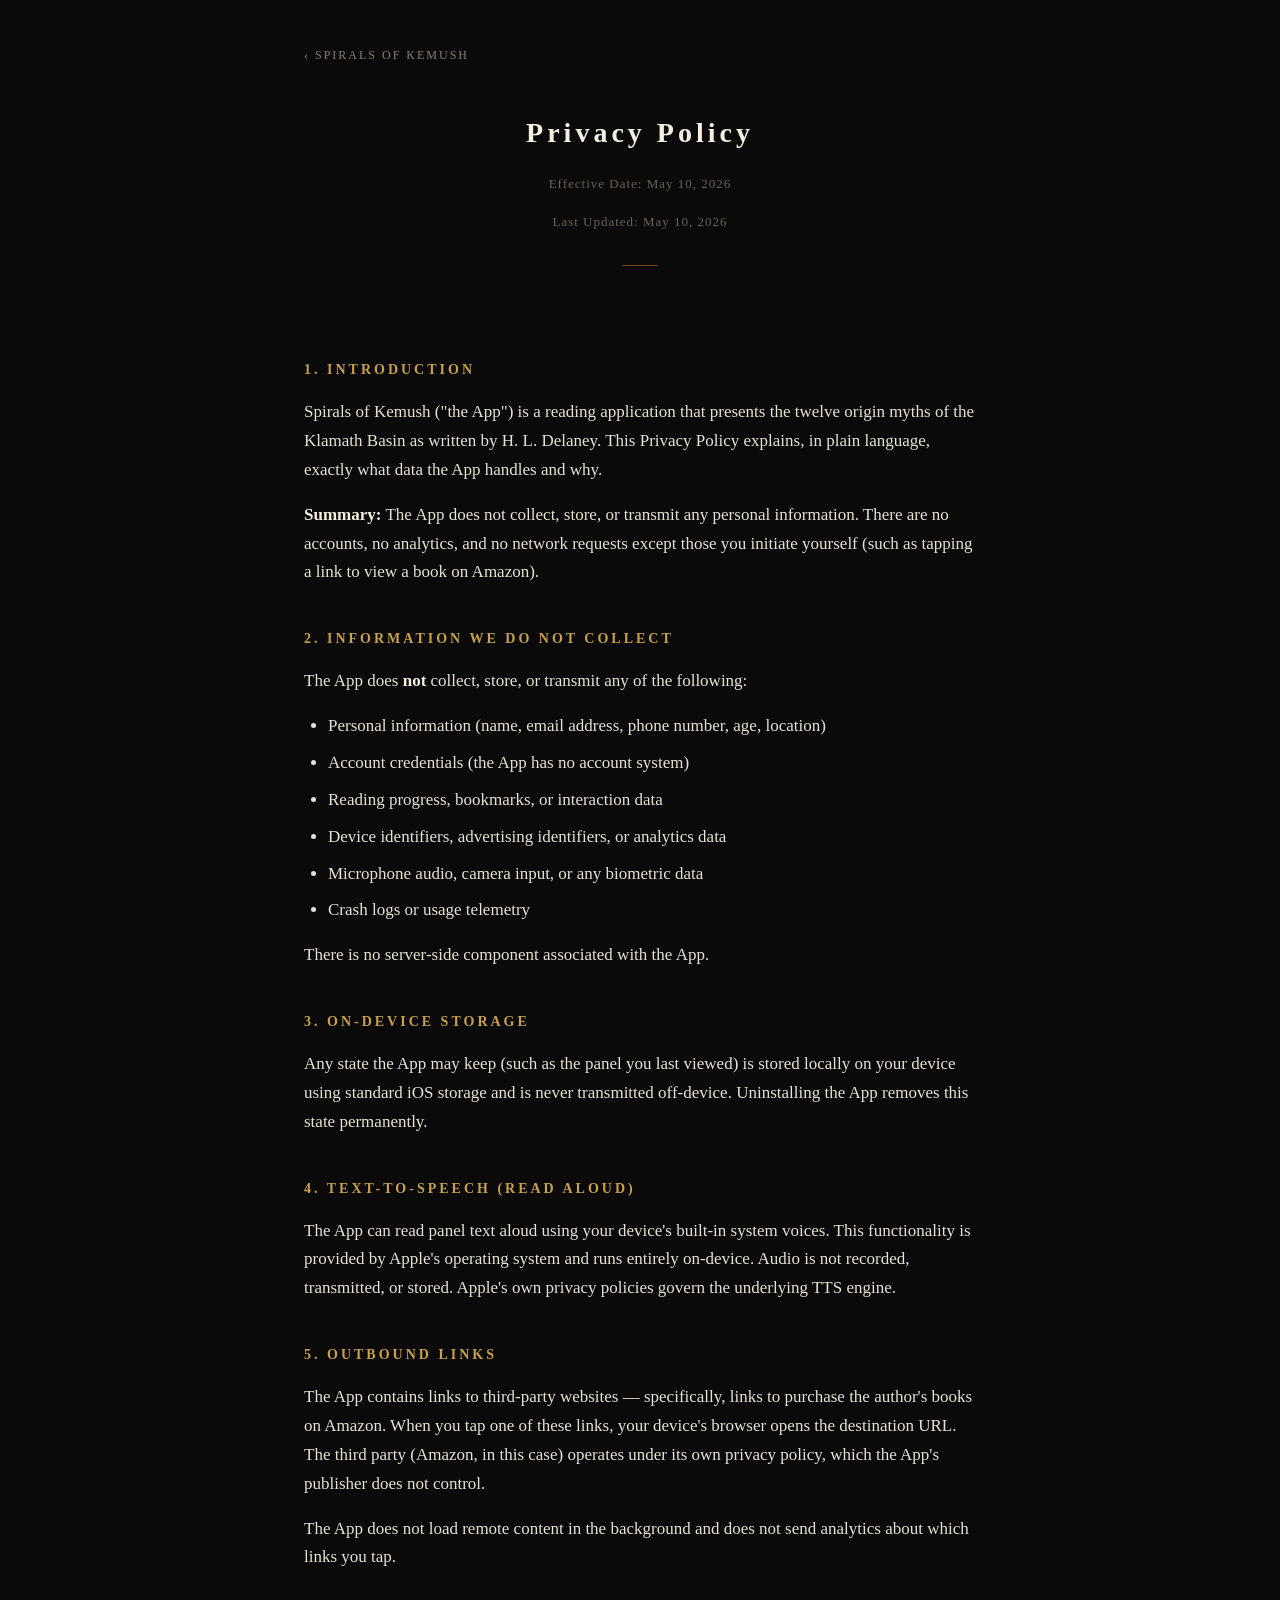
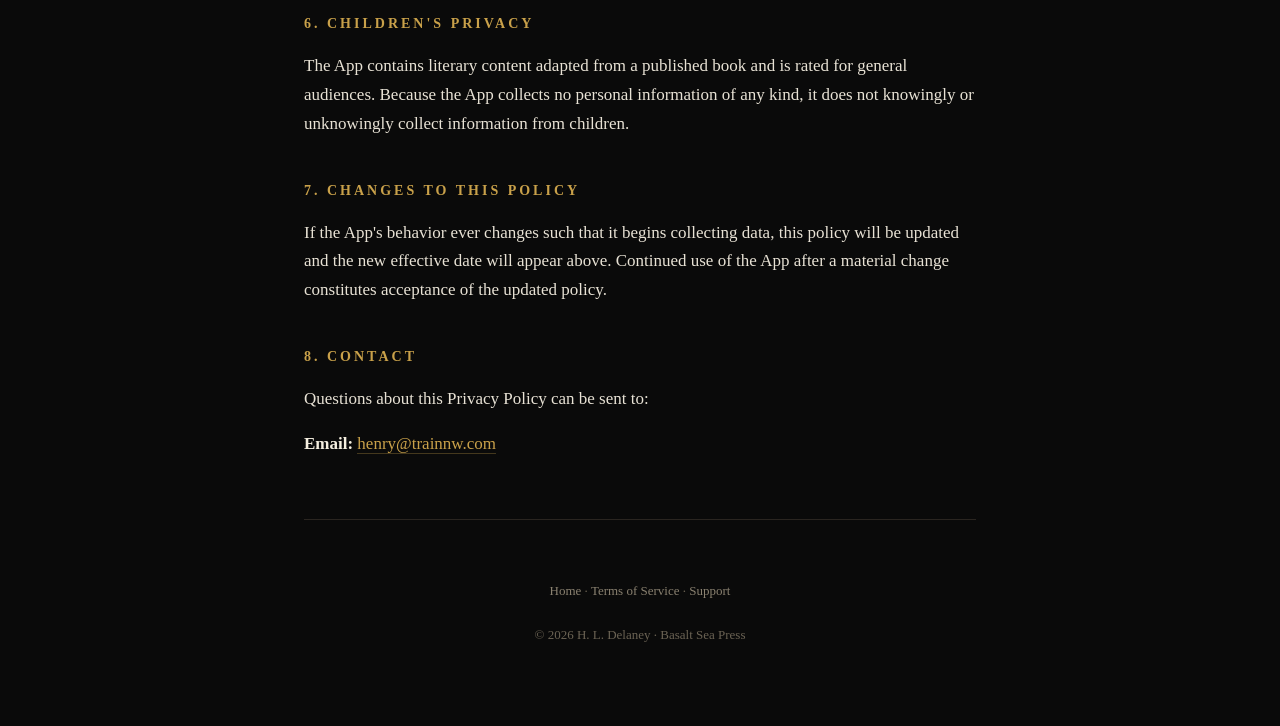
==== privacy/index.html @ 7d10c532 "Initial site — marketing, privacy, terms, support" ====
<!DOCTYPE html>
<html lang="en">
<head>
    <meta charset="UTF-8">
    <meta name="viewport" content="width=device-width, initial-scale=1.0">
    <title>Privacy Policy — Spirals of Kemush</title>
    <link rel="stylesheet" href="../style.css">
</head>
<body>
    <div class="container">
        <a href="../" class="back-link">‹ Spirals of Kemush</a>

        <div class="hero" style="padding: 20px 0;">
            <h1 style="font-size: 28px;">Privacy Policy</h1>
            <p class="meta">Effective Date: May 10, 2026</p>
            <p class="meta">Last Updated: May 10, 2026</p>
            <div class="divider"></div>
        </div>

        <h2>1. Introduction</h2>
        <p>Spirals of Kemush ("the App") is a reading application that presents the twelve origin myths of the Klamath Basin as written by H. L. Delaney. This Privacy Policy explains, in plain language, exactly what data the App handles and why.</p>
        <p><strong>Summary:</strong> The App does not collect, store, or transmit any personal information. There are no accounts, no analytics, and no network requests except those you initiate yourself (such as tapping a link to view a book on Amazon).</p>

        <h2>2. Information We Do Not Collect</h2>
        <p>The App does <strong>not</strong> collect, store, or transmit any of the following:</p>
        <ul>
            <li>Personal information (name, email address, phone number, age, location)</li>
            <li>Account credentials (the App has no account system)</li>
            <li>Reading progress, bookmarks, or interaction data</li>
            <li>Device identifiers, advertising identifiers, or analytics data</li>
            <li>Microphone audio, camera input, or any biometric data</li>
            <li>Crash logs or usage telemetry</li>
        </ul>
        <p>There is no server-side component associated with the App.</p>

        <h2>3. On-Device Storage</h2>
        <p>Any state the App may keep (such as the panel you last viewed) is stored locally on your device using standard iOS storage and is never transmitted off-device. Uninstalling the App removes this state permanently.</p>

        <h2>4. Text-to-Speech (Read Aloud)</h2>
        <p>The App can read panel text aloud using your device's built-in system voices. This functionality is provided by Apple's operating system and runs entirely on-device. Audio is not recorded, transmitted, or stored. Apple's own privacy policies govern the underlying TTS engine.</p>

        <h2>5. Outbound Links</h2>
        <p>The App contains links to third-party websites — specifically, links to purchase the author's books on Amazon. When you tap one of these links, your device's browser opens the destination URL. The third party (Amazon, in this case) operates under its own privacy policy, which the App's publisher does not control.</p>
        <p>The App does not load remote content in the background and does not send analytics about which links you tap.</p>

        <h2>6. Children's Privacy</h2>
        <p>The App contains literary content adapted from a published book and is rated for general audiences. Because the App collects no personal information of any kind, it does not knowingly or unknowingly collect information from children.</p>

        <h2>7. Changes to This Policy</h2>
        <p>If the App's behavior ever changes such that it begins collecting data, this policy will be updated and the new effective date will appear above. Continued use of the App after a material change constitutes acceptance of the updated policy.</p>

        <h2>8. Contact</h2>
        <p>Questions about this Privacy Policy can be sent to:</p>
        <p><strong>Email:</strong> <a href="mailto:henry@trainnw.com?subject=Spirals%20of%20Kemush%20-%20Privacy%20Inquiry">henry@trainnw.com</a></p>

        <div class="footer">
            <a href="../">Home</a> · <a href="../terms/">Terms of Service</a> · <a href="../support/">Support</a><br><br>
            © 2026 H. L. Delaney · Basalt Sea Press
        </div>
    </div>
</body>
</html>
---- style.css ----
* { margin: 0; padding: 0; box-sizing: border-box; }
body {
    font-family: 'Spectral', Georgia, 'Times New Roman', serif;
    background: #0A0A0A;
    color: #E8E2D5;
    line-height: 1.7;
    -webkit-font-smoothing: antialiased;
    -moz-osx-font-smoothing: grayscale;
}
.container {
    max-width: 720px;
    margin: 0 auto;
    padding: 40px 24px 60px;
}
.hero {
    text-align: center;
    padding: 40px 0 32px;
}
h1 {
    font-family: 'Cinzel Decorative', 'Cinzel', Georgia, serif;
    font-size: 36px;
    font-weight: 700;
    letter-spacing: 4px;
    color: #F5EFE0;
    margin-bottom: 16px;
}
.subtitle {
    font-style: italic;
    color: #B8AC91;
    font-size: 18px;
    letter-spacing: 1px;
    margin-bottom: 8px;
}
.meta {
    color: #6B6354;
    font-size: 13px;
    letter-spacing: 1px;
    margin-top: 8px;
}
.divider {
    width: 36px;
    height: 1px;
    background: #B8742A;
    opacity: 0.6;
    margin: 32px auto;
}
p {
    margin-bottom: 16px;
    font-size: 17px;
}
h2 {
    font-family: 'Cinzel', Georgia, serif;
    font-size: 14px;
    letter-spacing: 3px;
    color: #C9A14A;
    text-transform: uppercase;
    margin: 40px 0 16px;
}
h3 {
    font-family: 'Cinzel', Georgia, serif;
    font-size: 16px;
    color: #C9A14A;
    margin: 28px 0 12px;
    letter-spacing: 1px;
}
ul, ol {
    margin: 0 0 16px 24px;
}
li {
    margin-bottom: 8px;
    font-size: 17px;
}
a {
    color: #C9A14A;
    text-decoration: none;
    border-bottom: 1px solid rgba(201, 161, 74, 0.3);
}
a:hover {
    color: #E8C77A;
    border-bottom-color: #E8C77A;
}
.cta {
    display: inline-block;
    padding: 14px 32px;
    border: 1px solid #B8742A;
    color: #C9A14A;
    text-decoration: none;
    font-family: 'Cinzel', Georgia, serif;
    font-size: 13px;
    letter-spacing: 2px;
    text-transform: uppercase;
    margin-top: 24px;
    border-bottom: 1px solid #B8742A;
}
.cta:hover {
    background: #B8742A;
    color: #0A0A0A;
}
.footer {
    text-align: center;
    padding: 60px 0 20px;
    color: #6B6354;
    font-size: 13px;
    border-top: 1px solid #2A2520;
    margin-top: 60px;
}
.footer a {
    color: #8A8170;
    border-bottom: none;
}
.footer a:hover {
    color: #C9A14A;
}
.italic { font-style: italic; }
strong { color: #F5EFE0; font-weight: 600; }
.back-link {
    display: inline-block;
    margin-bottom: 24px;
    font-family: 'Cinzel', Georgia, serif;
    font-size: 12px;
    letter-spacing: 2px;
    text-transform: uppercase;
    color: #8A8170;
    border-bottom: none;
}
.back-link:hover {
    color: #C9A14A;
}
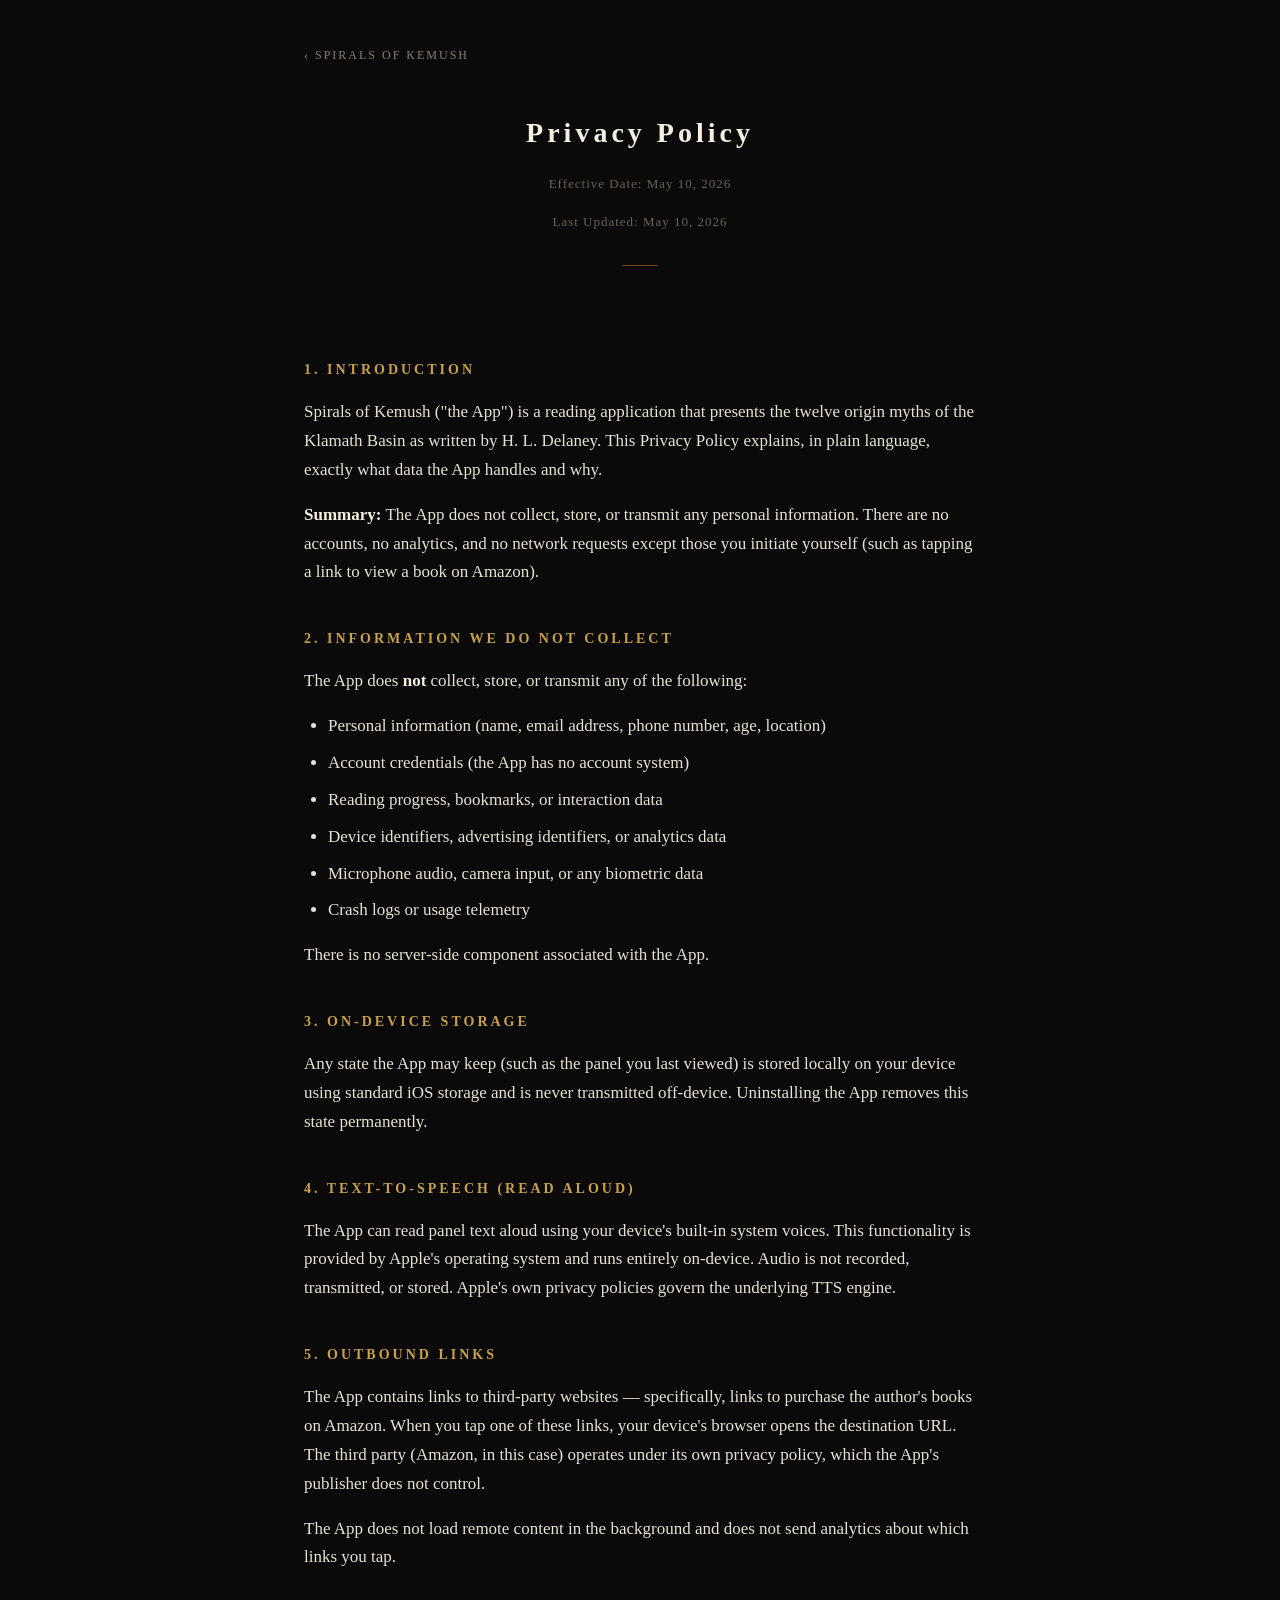
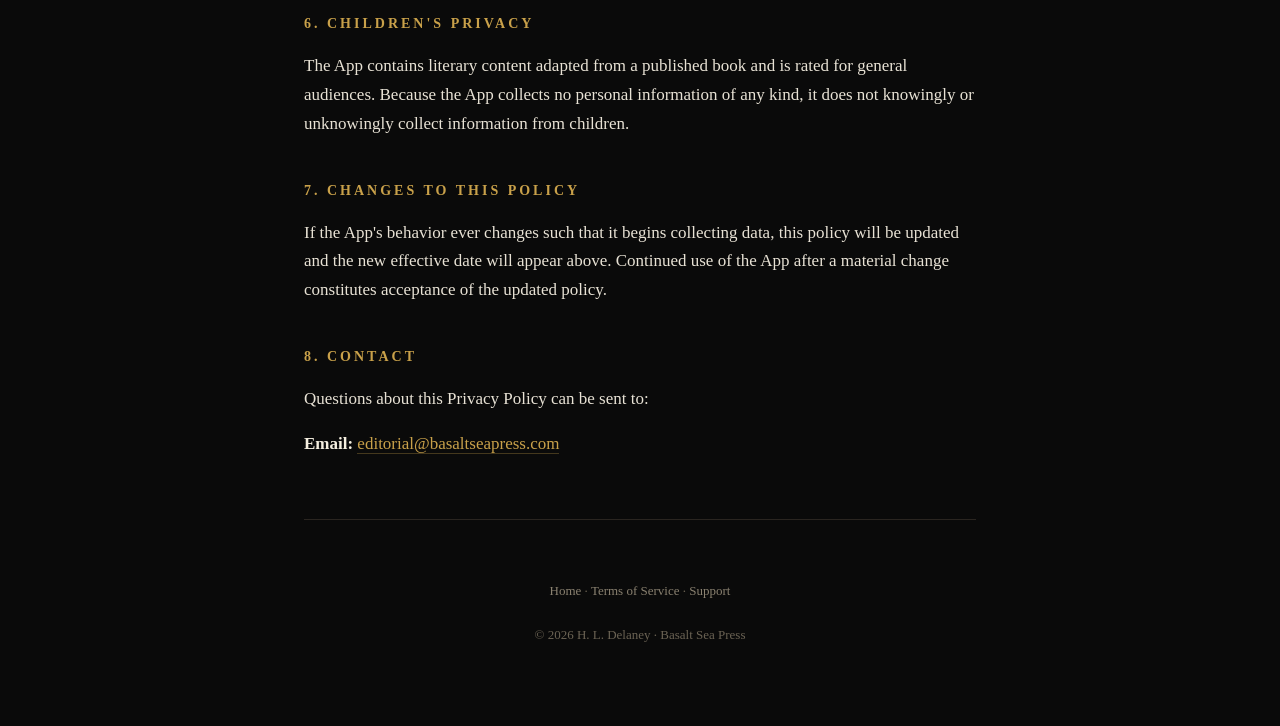
==== commit bd01c307: "Initial site — marketing, privacy, terms, support" ====
--- a/privacy/index.html
+++ b/privacy/index.html
@@ -51,7 +51,7 @@
 
         <h2>8. Contact</h2>
         <p>Questions about this Privacy Policy can be sent to:</p>
-        <p><strong>Email:</strong> <a href="mailto:henry@trainnw.com?subject=Spirals%20of%20Kemush%20-%20Privacy%20Inquiry">henry@trainnw.com</a></p>
+        <p><strong>Email:</strong> <a href="mailto:editorial@basaltseapress.com?subject=Spirals%20of%20Kemush%20-%20Privacy%20Inquiry">editorial@basaltseapress.com</a></p>
 
         <div class="footer">
             <a href="../">Home</a> · <a href="../terms/">Terms of Service</a> · <a href="../support/">Support</a><br><br>
